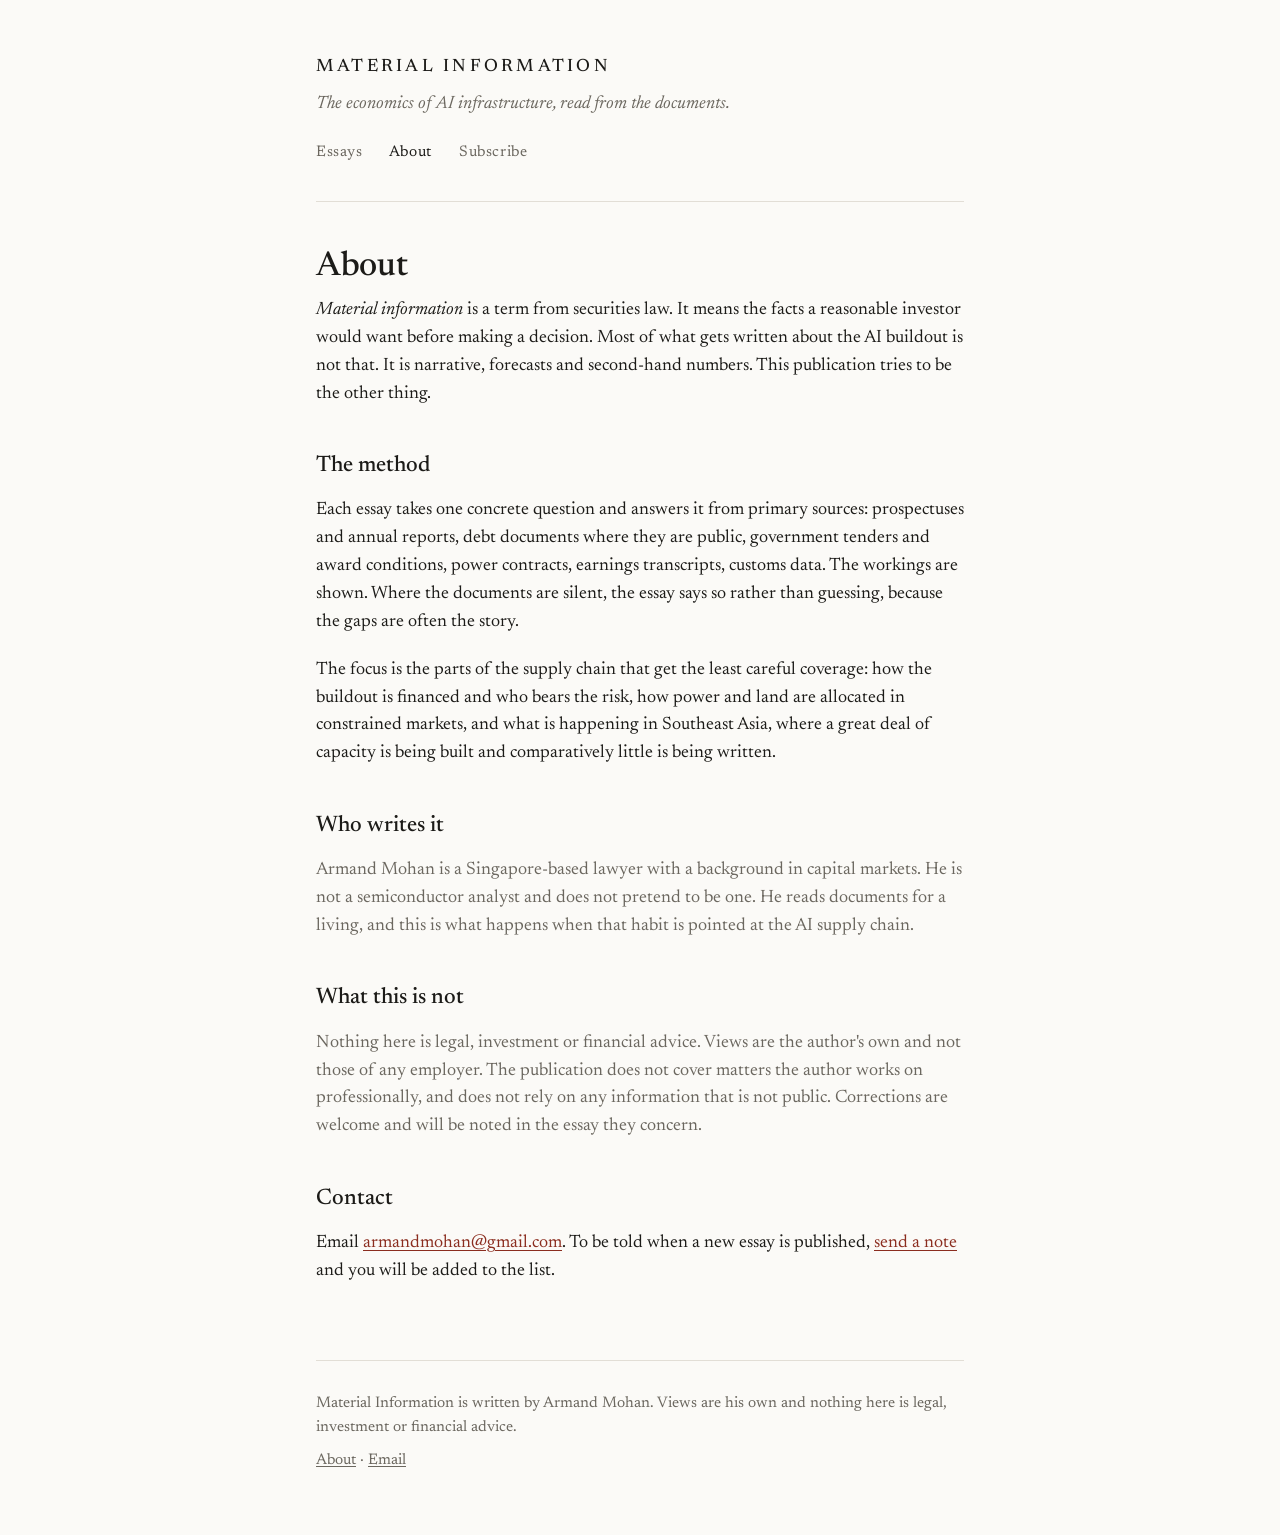
==== about.html @ b4649738 "Add files via upload" ====
<!doctype html>
<html lang="en">
<head>
<meta charset="utf-8">
<meta name="viewport" content="width=device-width, initial-scale=1">
<title>About — Material Information</title>
<meta name="description" content="Who writes Material Information, how it is researched, and what it will not cover.">
<link rel="preconnect" href="https://fonts.googleapis.com">
<link rel="preconnect" href="https://fonts.gstatic.com" crossorigin>
<link href="https://fonts.googleapis.com/css2?family=Newsreader:ital,opsz,wght@0,6..72,400;0,6..72,500;1,6..72,400&display=swap" rel="stylesheet">
<link rel="stylesheet" href="/style.css">
</head>
<body>
<div class="wrap">
<header class="mast">
  <p class="name"><a href="/">Material Information</a></p>
  <p class="tag">The economics of AI infrastructure, read from the documents.</p>
  <nav class="top">
    <a href="/">Essays</a>
    <a href="/about" aria-current="page">About</a>
    <a href="mailto:armandmohan@gmail.com?subject=Subscribe%20to%20Material%20Information">Subscribe</a>
  </nav>
</header>

<main>
  <h1>About</h1>

  <p><em>Material information</em> is a term from securities law. It means the facts a reasonable investor would want before making a decision. Most of what gets written about the AI buildout is not that. It is narrative, forecasts and second-hand numbers. This publication tries to be the other thing.</p>

  <h2>The method</h2>
  <p>Each essay takes one concrete question and answers it from primary sources: prospectuses and annual reports, debt documents where they are public, government tenders and award conditions, power contracts, earnings transcripts, customs data. The workings are shown. Where the documents are silent, the essay says so rather than guessing, because the gaps are often the story.</p>
  <p>The focus is the parts of the supply chain that get the least careful coverage: how the buildout is financed and who bears the risk, how power and land are allocated in constrained markets, and what is happening in Southeast Asia, where a great deal of capacity is being built and comparatively little is being written.</p>

  <h2>Who writes it</h2>
  <p class="about">Armand Mohan is a Singapore-based lawyer with a background in capital markets. He is not a semiconductor analyst and does not pretend to be one. He reads documents for a living, and this is what happens when that habit is pointed at the AI supply chain.</p>

  <h2>What this is not</h2>
  <p class="about">Nothing here is legal, investment or financial advice. Views are the author's own and not those of any employer. The publication does not cover matters the author works on professionally, and does not rely on any information that is not public. Corrections are welcome and will be noted in the essay they concern.</p>

  <h2>Contact</h2>
  <p>Email <a href="mailto:armandmohan@gmail.com">armandmohan@gmail.com</a>. To be told when a new essay is published, <a href="mailto:armandmohan@gmail.com?subject=Subscribe%20to%20Material%20Information">send a note</a> and you will be added to the list.</p>
</main>

<footer class="foot">
  <p>Material Information is written by Armand Mohan. Views are his own and nothing here is legal, investment or financial advice.</p>
  <p><a href="/about">About</a> &middot; <a href="mailto:armandmohan@gmail.com">Email</a></p>
</footer>
</div>
</body>
</html>
---- style.css ----
:root {
  --bg: #fbfaf7;
  --ink: #1c1b18;
  --muted: #6b675f;
  --rule: #e2ded6;
  --accent: #8b2d1f;
  --measure: 38rem;
}
@media (prefers-color-scheme: dark) {
  :root {
    --bg: #141412;
    --ink: #e8e4dc;
    --muted: #9a958b;
    --rule: #2c2b27;
    --accent: #d9735f;
  }
}
* { box-sizing: border-box; }
html { font-size: 112.5%; -webkit-text-size-adjust: 100%; }
body {
  margin: 0;
  background: var(--bg);
  color: var(--ink);
  font-family: "Newsreader", Georgia, "Times New Roman", serif;
  font-weight: 400;
  line-height: 1.55;
  font-feature-settings: "kern", "liga", "onum";
}
.wrap { max-width: var(--measure); margin: 0 auto; padding: 0 1rem; }

header.mast { padding: 3rem 0 2rem; border-bottom: 1px solid var(--rule); }
.mast .name {
  font-size: 1rem; letter-spacing: 0.18em; text-transform: uppercase;
  font-weight: 500; margin: 0;
}
.mast .name a { color: var(--ink); text-decoration: none; }
.mast .tag { margin: 0.5rem 0 0; color: var(--muted); font-style: italic; }
nav.top { margin-top: 1.25rem; font-size: 0.85rem; letter-spacing: 0.04em; }
nav.top a { color: var(--muted); text-decoration: none; margin-right: 1.25rem; }
nav.top a:hover, nav.top a[aria-current] { color: var(--ink); }

main { padding: 2.5rem 0 3rem; }
a { color: var(--accent); text-decoration-thickness: 1px; text-underline-offset: 0.15em; }
h1 { font-size: 1.9rem; line-height: 1.2; font-weight: 500; margin: 0 0 0.5rem; letter-spacing: -0.01em; }
h2 { font-size: 1.25rem; font-weight: 500; margin: 2.25rem 0 0.75rem; }
p { margin: 0 0 1.1rem; }
.lede { font-size: 1.15rem; line-height: 1.5; }
.meta { color: var(--muted); font-size: 0.85rem; letter-spacing: 0.03em; margin-bottom: 2rem; }
.meta .forthcoming { color: var(--accent); text-transform: uppercase; font-size: 0.75rem; letter-spacing: 0.12em; }
hr { border: 0; border-top: 1px solid var(--rule); margin: 2.5rem 0; }

ol.essays { list-style: none; padding: 0; margin: 0; }
ol.essays li { padding: 1.4rem 0; border-bottom: 1px solid var(--rule); }
ol.essays li:first-child { padding-top: 0.25rem; }
ol.essays li:last-child { border-bottom: 0; }
ol.essays .title { font-size: 1.25rem; line-height: 1.3; margin: 0 0 0.35rem; font-weight: 500; }
ol.essays .title a { color: var(--ink); text-decoration: none; }
ol.essays .title a:hover { color: var(--accent); }
ol.essays .dek { margin: 0 0 0.4rem; color: var(--muted); }
ol.essays .meta { margin: 0; }

.about { color: var(--muted); }
.about strong { color: var(--ink); font-weight: 500; }

article blockquote { margin: 1.5rem 0; padding-left: 1rem; border-left: 2px solid var(--rule); color: var(--muted); }
article figure { margin: 1.75rem 0; }
article figcaption { font-size: 0.85rem; color: var(--muted); margin-top: 0.5rem; }
article table { border-collapse: collapse; width: 100%; font-size: 0.9rem; margin: 1.5rem 0; }
article th, article td { text-align: left; padding: 0.5rem 0.4rem; border-bottom: 1px solid var(--rule); vertical-align: top; }
article th { font-weight: 500; color: var(--muted); }
.footnotes { font-size: 0.85rem; color: var(--muted); }
.footnotes ol { padding-left: 1.2rem; }

footer.foot {
  border-top: 1px solid var(--rule); padding: 1.75rem 0 3rem;
  color: var(--muted); font-size: 0.85rem;
}
footer.foot p { margin: 0 0 0.5rem; }
footer.foot a { color: var(--muted); }

@media (max-width: 40rem) {
  html { font-size: 106%; }
  header.mast { padding: 2rem 0 1.5rem; }
  h1 { font-size: 1.6rem; }
}
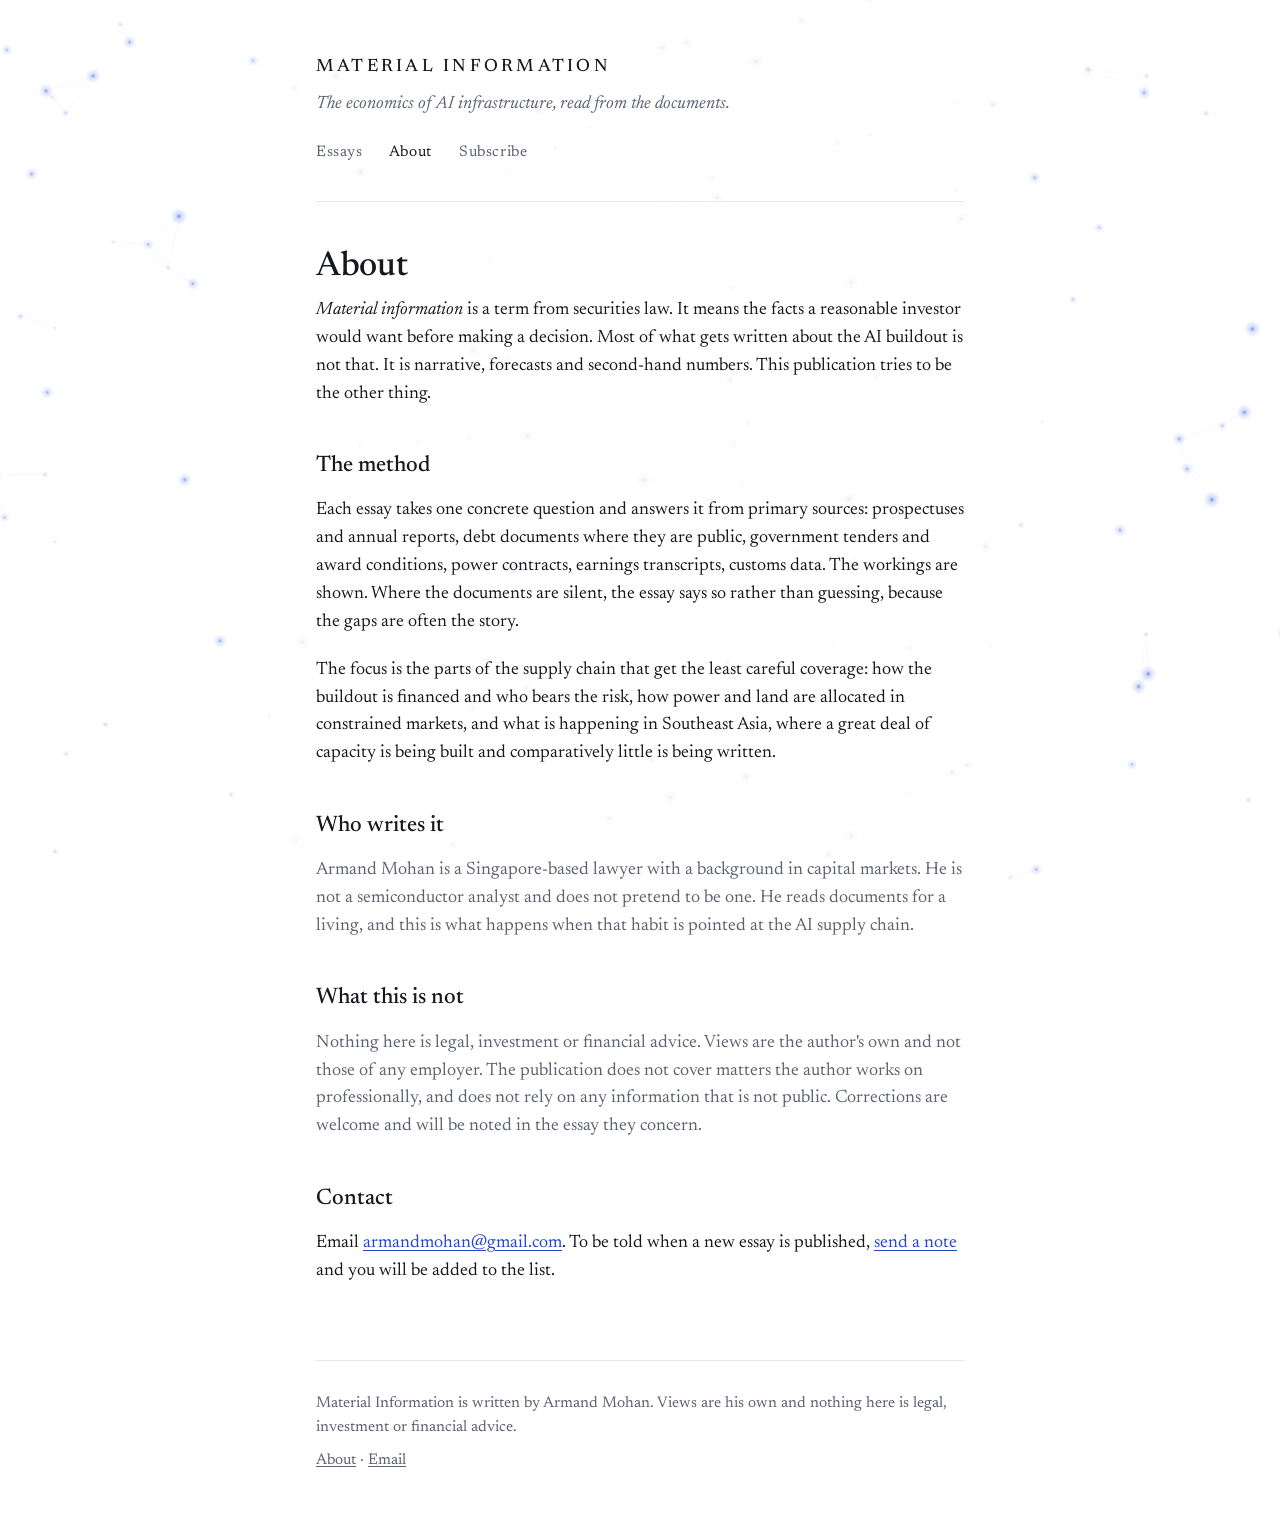
==== commit e61d953a: "White theme and electron field background" ====
--- a/about.html
+++ b/about.html
@@ -3,6 +3,7 @@
 <head>
 <meta charset="utf-8">
 <meta name="viewport" content="width=device-width, initial-scale=1">
+<meta name="color-scheme" content="light">
 <title>About — Material Information</title>
 <meta name="description" content="Who writes Material Information, how it is researched, and what it will not cover.">
 <link rel="preconnect" href="https://fonts.googleapis.com">
@@ -46,5 +47,6 @@
   <p><a href="/about">About</a> &middot; <a href="mailto:armandmohan@gmail.com">Email</a></p>
 </footer>
 </div>
+<script src="/bg.js" defer></script>
 </body>
 </html>
--- a/style.css
+++ b/style.css
@@ -1,19 +1,11 @@
 :root {
-  --bg: #fbfaf7;
-  --ink: #1c1b18;
-  --muted: #6b675f;
-  --rule: #e2ded6;
-  --accent: #8b2d1f;
+  color-scheme: light;
+  --bg: #ffffff;
+  --ink: #16181d;
+  --muted: #5d6270;
+  --rule: #e6e8ee;
+  --accent: #2446c9;
   --measure: 38rem;
-}
-@media (prefers-color-scheme: dark) {
-  :root {
-    --bg: #141412;
-    --ink: #e8e4dc;
-    --muted: #9a958b;
-    --rule: #2c2b27;
-    --accent: #d9735f;
-  }
 }
 * { box-sizing: border-box; }
 html { font-size: 112.5%; -webkit-text-size-adjust: 100%; }
@@ -26,7 +18,19 @@
   line-height: 1.55;
   font-feature-settings: "kern", "liga", "onum";
 }
-.wrap { max-width: var(--measure); margin: 0 auto; padding: 0 1rem; }
+.wrap { position: relative; z-index: 1; max-width: var(--measure); margin: 0 auto; padding: 0 1rem; }
+
+/* Electron field: fixed canvas behind the text, never intercepts clicks */
+#field {
+  position: fixed; inset: 0; width: 100%; height: 100%;
+  z-index: 0; pointer-events: none;
+}
+/* A soft white column behind the text keeps it crisp over the motion */
+.wrap::before {
+  content: ""; position: absolute; z-index: -1;
+  inset: 0 -2.5rem;
+  background: linear-gradient(90deg, rgba(255,255,255,0) 0, rgba(255,255,255,.82) 2.5rem, rgba(255,255,255,.82) calc(100% - 2.5rem), rgba(255,255,255,0) 100%);
+}
 
 header.mast { padding: 3rem 0 2rem; border-bottom: 1px solid var(--rule); }
 .mast .name {
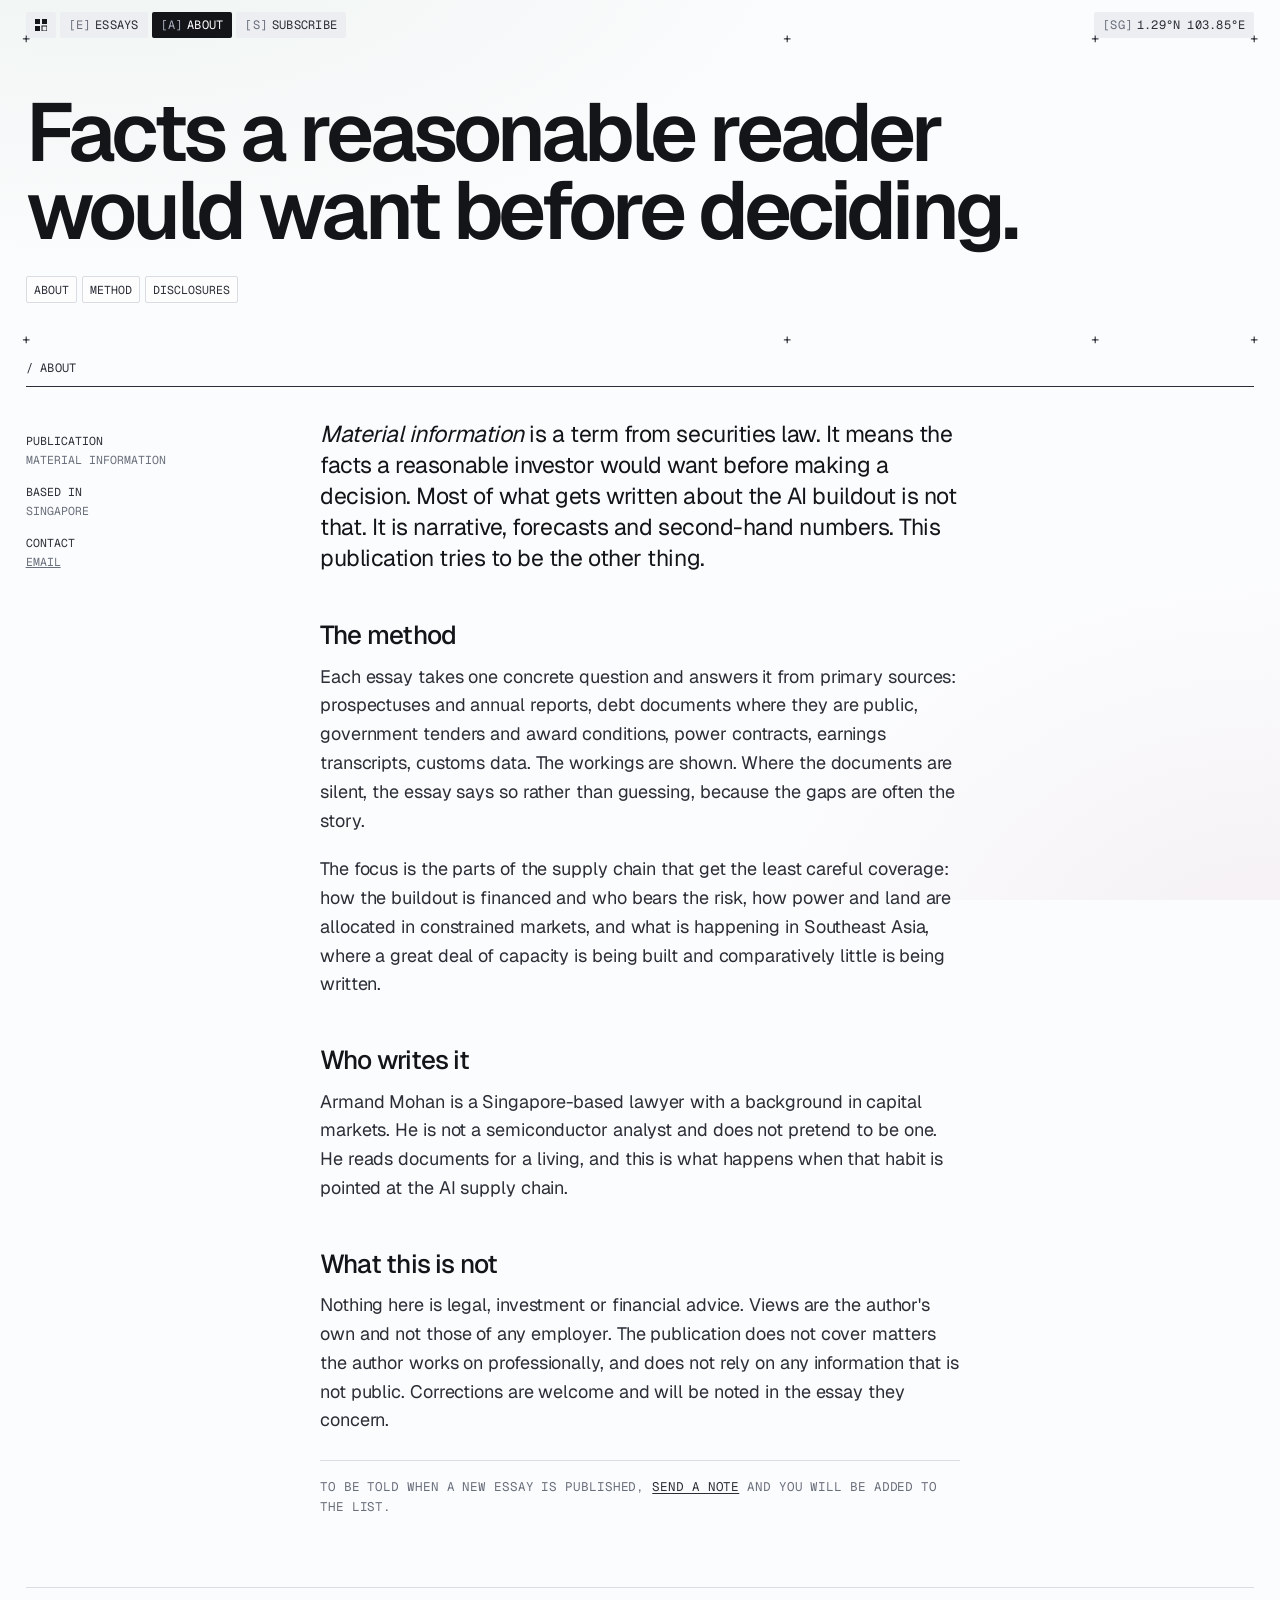
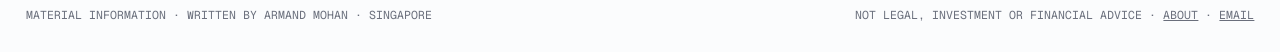
==== commit 4a65fd5e: "Redesign: grotesque and pixel type, figures, contents list" ====
--- a/about.html
+++ b/about.html
@@ -8,45 +8,50 @@
 <meta name="description" content="Who writes Material Information, how it is researched, and what it will not cover.">
 <link rel="preconnect" href="https://fonts.googleapis.com">
 <link rel="preconnect" href="https://fonts.gstatic.com" crossorigin>
-<link href="https://fonts.googleapis.com/css2?family=Newsreader:ital,opsz,wght@0,6..72,400;0,6..72,500;1,6..72,400&display=swap" rel="stylesheet">
+<link href="https://fonts.googleapis.com/css2?family=Geist:wght@400;500;600&family=Geist+Mono:wght@400;500&family=DotGothic16&display=swap" rel="stylesheet">
 <link rel="stylesheet" href="/style.css">
 </head>
 <body>
-<div class="wrap">
-<header class="mast">
-  <p class="name"><a href="/">Material Information</a></p>
-  <p class="tag">The economics of AI infrastructure, read from the documents.</p>
-  <nav class="top">
-    <a href="/">Essays</a>
-    <a href="/about" aria-current="page">About</a>
-    <a href="mailto:armandmohan@gmail.com?subject=Subscribe%20to%20Material%20Information">Subscribe</a>
+<div class="page">
+<header class="topbar">
+  <nav aria-label="Primary">
+    <a class="chip mark" href="/" aria-label="Material Information home"><svg width="12" height="12" viewBox="0 0 12 12" aria-hidden="true"><rect x="0" y="0" width="5" height="5" fill="#141519"/><rect x="7" y="0" width="5" height="5" fill="#141519"/><rect x="0" y="7" width="5" height="5" fill="#141519"/><rect x="7" y="7" width="5" height="5" fill="none" stroke="#141519"/></svg></a>
+    <a class="chip" href="/" data-key="e"><span class="k">[E]</span> Essays</a>
+    <a class="chip" href="/about" data-key="a" aria-current="page"><span class="k">[A]</span> About</a>
+    <a class="chip" href="mailto:armandmohan@gmail.com?subject=Subscribe%20to%20Material%20Information" data-key="s"><span class="k">[S]</span> Subscribe</a>
   </nav>
+  <span class="chip"><span class="k">[SG]</span> 1.29°N 103.85°E</span>
 </header>
 
+<section class="doc-head">
+  <span class="reg" style="left:0;top:0">+</span><span class="reg r-mid" style="left:62%;top:0">+</span><span class="reg r-mid" style="left:87%;top:0">+</span><span class="reg" style="left:100%;top:0">+</span>
+  <span class="reg" style="left:0;top:100%">+</span><span class="reg r-mid" style="left:62%;top:100%">+</span><span class="reg r-mid" style="left:87%;top:100%">+</span><span class="reg" style="left:100%;top:100%">+</span>
+  <h1>Facts a reasonable reader would want before deciding.</h1>
+  <div class="meta"><span class="tag">About</span><span class="tag">Method</span><span class="tag">Disclosures</span></div>
+</section>
 <main>
-  <h1>About</h1>
-
-  <p><em>Material information</em> is a term from securities law. It means the facts a reasonable investor would want before making a decision. Most of what gets written about the AI buildout is not that. It is narrative, forecasts and second-hand numbers. This publication tries to be the other thing.</p>
-
-  <h2>The method</h2>
-  <p>Each essay takes one concrete question and answers it from primary sources: prospectuses and annual reports, debt documents where they are public, government tenders and award conditions, power contracts, earnings transcripts, customs data. The workings are shown. Where the documents are silent, the essay says so rather than guessing, because the gaps are often the story.</p>
-  <p>The focus is the parts of the supply chain that get the least careful coverage: how the buildout is financed and who bears the risk, how power and land are allocated in constrained markets, and what is happening in Southeast Asia, where a great deal of capacity is being built and comparatively little is being written.</p>
-
-  <h2>Who writes it</h2>
-  <p class="about">Armand Mohan is a Singapore-based lawyer with a background in capital markets. He is not a semiconductor analyst and does not pretend to be one. He reads documents for a living, and this is what happens when that habit is pointed at the AI supply chain.</p>
-
-  <h2>What this is not</h2>
-  <p class="about">Nothing here is legal, investment or financial advice. Views are the author's own and not those of any employer. The publication does not cover matters the author works on professionally, and does not rely on any information that is not public. Corrections are welcome and will be noted in the essay they concern.</p>
-
-  <h2>Contact</h2>
-  <p>Email <a href="mailto:armandmohan@gmail.com">armandmohan@gmail.com</a>. To be told when a new essay is published, <a href="mailto:armandmohan@gmail.com?subject=Subscribe%20to%20Material%20Information">send a note</a> and you will be added to the list.</p>
+  <h2 class="label">About</h2>
+  <div class="doc">
+    <aside><dl><dt>Publication</dt><dd>Material Information</dd><dt>Based in</dt><dd>Singapore</dd><dt>Contact</dt><dd><a href="mailto:armandmohan@gmail.com">Email</a></dd></dl></aside>
+    <div class="prose">
+      <p class="lede"><em>Material information</em> is a term from securities law. It means the facts a reasonable investor would want before making a decision. Most of what gets written about the AI buildout is not that. It is narrative, forecasts and second-hand numbers. This publication tries to be the other thing.</p>
+      <h2>The method</h2>
+      <p>Each essay takes one concrete question and answers it from primary sources: prospectuses and annual reports, debt documents where they are public, government tenders and award conditions, power contracts, earnings transcripts, customs data. The workings are shown. Where the documents are silent, the essay says so rather than guessing, because the gaps are often the story.</p>
+      <p>The focus is the parts of the supply chain that get the least careful coverage: how the buildout is financed and who bears the risk, how power and land are allocated in constrained markets, and what is happening in Southeast Asia, where a great deal of capacity is being built and comparatively little is being written.</p>
+      <h2>Who writes it</h2>
+      <p>Armand Mohan is a Singapore-based lawyer with a background in capital markets. He is not a semiconductor analyst and does not pretend to be one. He reads documents for a living, and this is what happens when that habit is pointed at the AI supply chain.</p>
+      <h2>What this is not</h2>
+      <p>Nothing here is legal, investment or financial advice. Views are the author's own and not those of any employer. The publication does not cover matters the author works on professionally, and does not rely on any information that is not public. Corrections are welcome and will be noted in the essay they concern.</p>
+      <p class="note">To be told when a new essay is published, <a href="mailto:armandmohan@gmail.com?subject=Subscribe%20to%20Material%20Information">send a note</a> and you will be added to the list.</p>
+    </div>
+    <div class="spacer"></div>
+  </div>
 </main>
-
 <footer class="foot">
-  <p>Material Information is written by Armand Mohan. Views are his own and nothing here is legal, investment or financial advice.</p>
-  <p><a href="/about">About</a> &middot; <a href="mailto:armandmohan@gmail.com">Email</a></p>
+  <span>Material Information · Written by Armand Mohan · Singapore</span>
+  <span>Not legal, investment or financial advice · <a href="/about">About</a> · <a href="mailto:armandmohan@gmail.com">Email</a></span>
 </footer>
 </div>
-<script src="/bg.js" defer></script>
+<script src="/site.js" defer></script>
 </body>
 </html>
--- a/style.css
+++ b/style.css
@@ -1,89 +1,164 @@
 :root {
   color-scheme: light;
-  --bg: #ffffff;
-  --ink: #16181d;
-  --muted: #5d6270;
-  --rule: #e6e8ee;
+  --bg: #fbfcfd;
+  --ink: #141519;
+  --ink-2: #2b2e36;
+  --muted: #6a6f7c;
+  --rule: #d9dce3;
+  --chip: #eceef2;
   --accent: #2446c9;
-  --measure: 38rem;
+  --gutter: clamp(16px, 2vw, 28px);
+  --sans: "Geist", "Helvetica Neue", Arial, sans-serif;
+  --mono: "Geist Mono", ui-monospace, "SFMono-Regular", Menlo, monospace;
+  --pixel: "DotGothic16", "Geist Mono", ui-monospace, monospace;
 }
 * { box-sizing: border-box; }
-html { font-size: 112.5%; -webkit-text-size-adjust: 100%; }
+html { -webkit-text-size-adjust: 100%; }
 body {
-  margin: 0;
-  background: var(--bg);
+  margin: 0; min-height: 100vh;
   color: var(--ink);
-  font-family: "Newsreader", Georgia, "Times New Roman", serif;
-  font-weight: 400;
-  line-height: 1.55;
-  font-feature-settings: "kern", "liga", "onum";
+  background:
+    radial-gradient(1200px 600px at 8% -10%, #eef4f1 0%, rgba(238,244,241,0) 60%),
+    radial-gradient(900px 700px at 100% 110%, #f4eff4 0%, rgba(244,239,244,0) 60%),
+    var(--bg);
+  background-attachment: fixed;
+  font-family: var(--sans);
+  font-size: 17px; line-height: 1.55;
+  -webkit-font-smoothing: antialiased;
 }
-.wrap { position: relative; z-index: 1; max-width: var(--measure); margin: 0 auto; padding: 0 1rem; }
+a { color: inherit; }
+::selection { background: #dfe6ff; }
+:focus-visible { outline: 2px solid var(--accent); outline-offset: 2px; }
 
-/* Electron field: fixed canvas behind the text, never intercepts clicks */
-#field {
-  position: fixed; inset: 0; width: 100%; height: 100%;
-  z-index: 0; pointer-events: none;
+.page { position: relative; z-index: 1; padding: 12px var(--gutter) 0; }
+
+/* ---------- mono chips, labels ---------- */
+.mono, .chip, .label, .bar { font-family: var(--mono); text-transform: uppercase; letter-spacing: 0.02em; }
+.chip {
+  display: inline-flex; align-items: center; gap: 0.4em;
+  font-size: 12px; line-height: 1; padding: 7px 9px;
+  background: var(--chip); color: var(--ink-2); text-decoration: none;
+  border-radius: 2px; white-space: nowrap;
 }
-/* A soft white column behind the text keeps it crisp over the motion */
-.wrap::before {
-  content: ""; position: absolute; z-index: -1;
-  inset: 0 -2.5rem;
-  background: linear-gradient(90deg, rgba(255,255,255,0) 0, rgba(255,255,255,.82) 2.5rem, rgba(255,255,255,.82) calc(100% - 2.5rem), rgba(255,255,255,0) 100%);
+a.chip:hover { background: var(--ink); color: #fff; }
+.chip .k { color: var(--muted); }
+a.chip:hover .k { color: #aab0c0; }
+.chip[aria-current="page"] { background: var(--ink); color: #fff; }
+.chip[aria-current="page"] .k { color: #aab0c0; }
+.tag { font-family: var(--mono); text-transform: uppercase; font-size: 11.5px; padding: 4px 7px; border: 1px solid var(--rule); background: rgba(255,255,255,.6); color: var(--ink-2); border-radius: 2px; }
+
+/* ---------- top bar ---------- */
+.topbar { display: flex; justify-content: space-between; align-items: center; gap: 8px; flex-wrap: wrap; }
+.topbar nav { display: flex; gap: 4px; flex-wrap: wrap; }
+.mark { width: 30px; justify-content: center; padding: 7px 0; }
+.mark svg { display: block; }
+
+/* ---------- hero with registration marks ---------- */
+.hero { position: relative; padding: 56px 0 44px; margin-top: 12px; }
+.reg { position: absolute; font-family: var(--mono); font-size: 14px; line-height: 1; color: var(--ink-2); transform: translate(-50%, -50%); user-select: none; }
+.hero h1 {
+  margin: 0; font-weight: 600; font-size: clamp(56px, 11.2vw, 172px);
+  line-height: 0.88; letter-spacing: -0.058em; text-wrap: balance;
+}
+.hero h1 .px {
+  font-family: var(--pixel); font-weight: 400; letter-spacing: -0.015em;
+  font-size: 0.74em; display: inline-block; margin-left: -0.04em; transform: translateY(-0.04em);
+}
+.hero .thesis {
+  margin: 0.55em 0 0; max-width: 21em;
+  font-size: clamp(24px, 3.1vw, 46px); line-height: 1.02; letter-spacing: -0.04em; font-weight: 500;
+  text-wrap: balance;
+}
+.hero .lede { margin: 1.6em 0 0; max-width: 40em; font-size: 16px; color: var(--ink-2); }
+.coords { position: absolute; right: 0; top: 38px; display: flex; gap: 6px; }
+.badge {
+  width: 52px; height: 52px; border: 1.5px solid var(--ink); border-radius: 50%;
+  display: grid; place-items: center; font-family: var(--mono); font-size: 12px; background: rgba(255,255,255,.5);
 }
 
-header.mast { padding: 3rem 0 2rem; border-bottom: 1px solid var(--rule); }
-.mast .name {
-  font-size: 1rem; letter-spacing: 0.18em; text-transform: uppercase;
-  font-weight: 500; margin: 0;
+/* ---------- section label ---------- */
+.label { font-size: 12px; color: var(--ink-2); padding: 20px 0 8px; border-bottom: 1px solid var(--ink-2); margin: 0; font-weight: 400; }
+.label::before { content: "/ "; }
+
+/* ---------- latest essay (feature) ---------- */
+.byline { margin: 1.1em 0 0; font-family: var(--mono); font-size: 12.5px; text-transform: uppercase; letter-spacing: 0.04em; color: var(--muted); }
+.num { margin: 0 0 10px; font-family: var(--pixel); font-size: 28px; line-height: 1; color: var(--ink); }
+.feature { display: grid; grid-template-columns: minmax(0, 420px) minmax(0, 1fr); gap: 36px; padding: 28px 0 36px; }
+.fig { border: 1.5px solid var(--ink-2); background: rgba(255,255,255,.7); aspect-ratio: 1 / 0.85; display: flex; flex-direction: column; max-width: 100%; }
+.fig .fig-bar { display: flex; justify-content: space-between; align-items: center; padding: 5px 7px; border-bottom: 1.5px solid var(--ink-2); font-family: var(--mono); font-size: 10px; color: var(--ink-2); }
+.fig .fig-bar .ico { width: 11px; height: 9px; border: 1px solid var(--ink-2); }
+.fig canvas { flex: 1; width: 100%; min-height: 0; display: block;
+  background-image: radial-gradient(circle, #c9ccd4 1px, transparent 1.2px); background-size: 22px 22px; background-position: 11px 11px; }
+.feature .body { display: flex; flex-direction: column; min-width: 0; max-width: 36rem; }
+.feature h3 { margin: 0; font-size: clamp(30px, 3.6vw, 54px); line-height: 1; letter-spacing: -0.045em; font-weight: 500; text-wrap: balance; }
+.feature h3 a { text-decoration: none; }
+.feature h3 a:hover { text-decoration: underline; text-decoration-thickness: 2px; text-underline-offset: 0.1em; }
+.arrow { display: inline-block; font-weight: 400; }
+.feature .dek { margin: auto 0 16px; padding-top: 24px; font-size: 19px; line-height: 1.35; letter-spacing: -0.012em; color: var(--ink-2); }
+.tags { display: flex; gap: 5px; flex-wrap: wrap; }
+.status { font-family: var(--mono); font-size: 11.5px; text-transform: uppercase; color: var(--accent); margin: 12px 0 0; }
+
+/* ---------- contents (roman-numeral series list) ---------- */
+.toc { list-style: none; margin: 0 0 24px; padding: 0; }
+.toc li { display: grid; grid-template-columns: 72px minmax(0, 1fr) auto; gap: 16px; align-items: baseline; padding: 18px 0; border-bottom: 1px solid var(--rule); }
+.toc .n { font-family: var(--pixel); font-size: 22px; line-height: 1; }
+.toc .t { font-size: clamp(20px, 2vw, 26px); letter-spacing: -0.03em; line-height: 1.15; font-weight: 500; }
+.toc .t a { text-decoration: none; }
+.toc .t a:hover { text-decoration: underline; text-underline-offset: 0.12em; }
+.toc small { display: block; max-width: 44rem; margin-top: 6px; font-size: 15px; letter-spacing: -0.005em; line-height: 1.4; font-weight: 400; color: var(--muted); }
+.toc small a { text-decoration: underline; }
+.toc .s { font-family: var(--mono); font-size: 11.5px; text-transform: uppercase; color: var(--muted); white-space: nowrap; }
+.toc .pending .n, .toc .pending .t { color: var(--muted); }
+
+/* ---------- statistics ticker ---------- */
+.bar { border-top: 1px solid var(--ink-2); margin-top: 8px; overflow: hidden; font-size: 12px; color: var(--ink-2); }
+.bar .track { display: flex; width: max-content; animation: tick 60s linear infinite; }
+.bar:hover .track { animation-play-state: paused; }
+.stat { display: flex; align-items: center; gap: 8px; padding: 10px 16px 10px 0; margin-right: 16px; border-right: 1px solid var(--rule); white-space: nowrap; }
+.stat b { font-weight: 400; border: 1px solid var(--rule); background: rgba(255,255,255,.7); padding: 3px 6px; color: var(--ink); }
+@keyframes tick { to { transform: translateX(-50%); } }
+
+/* ---------- footer ---------- */
+.foot { display: flex; justify-content: space-between; gap: 16px; flex-wrap: wrap; padding: 18px 0 28px; border-top: 1px solid var(--rule); margin-top: 0; font-family: var(--mono); font-size: 11.5px; text-transform: uppercase; color: var(--muted); }
+.foot a { color: var(--muted); }
+
+/* ---------- reading pages (essay, about) ---------- */
+.doc-head { position: relative; padding: 56px 0 36px; }
+.doc-head .num { font-size: 36px; margin-bottom: 18px; }
+.doc-head h1 { margin: 0; max-width: 15em; font-size: clamp(40px, 6.4vw, 96px); line-height: 0.95; letter-spacing: -0.05em; font-weight: 600; text-wrap: balance; }
+.doc-head .meta { display: flex; gap: 5px; flex-wrap: wrap; margin-top: 26px; }
+.doc { display: grid; grid-template-columns: minmax(180px, 1fr) minmax(0, 40rem) minmax(0, 1fr); gap: 32px; padding: 32px 0 56px; }
+.doc aside { font-family: var(--mono); font-size: 11.5px; text-transform: uppercase; color: var(--muted); line-height: 1.7; }
+.doc aside dt { color: var(--ink-2); }
+.doc aside dd { margin: 0 0 12px; }
+.prose { font-size: 18px; line-height: 1.6; color: var(--ink-2); letter-spacing: -0.005em; }
+.prose p { margin: 0 0 1.1em; }
+.prose .lede { font-size: 23px; line-height: 1.35; letter-spacing: -0.02em; color: var(--ink); }
+.prose h2 { font-size: 26px; letter-spacing: -0.03em; line-height: 1.1; font-weight: 500; color: var(--ink); margin: 1.8em 0 0.5em; }
+.prose a { color: var(--accent); text-underline-offset: 0.15em; text-decoration-thickness: 1px; }
+.prose .note { font-family: var(--mono); font-size: 12.5px; text-transform: uppercase; line-height: 1.6; color: var(--muted); border-top: 1px solid var(--rule); padding-top: 16px; margin-top: 2em; }
+.prose .note a { color: var(--ink-2); }
+.prose table { border-collapse: collapse; width: 100%; font-size: 15px; }
+.prose th, .prose td { text-align: left; padding: 8px 6px; border-bottom: 1px solid var(--rule); font-variant-numeric: tabular-nums; }
+
+@media (max-width: 1100px) {
+  .feature { grid-template-columns: minmax(0, 320px) minmax(0, 1fr); gap: 24px; }
+  .doc { grid-template-columns: minmax(0, 1fr); }
+  .doc aside { display: flex; gap: 20px; flex-wrap: wrap; }
+  .doc aside dd { margin-bottom: 0; }
+  .doc .spacer { display: none; }
 }
-.mast .name a { color: var(--ink); text-decoration: none; }
-.mast .tag { margin: 0.5rem 0 0; color: var(--muted); font-style: italic; }
-nav.top { margin-top: 1.25rem; font-size: 0.85rem; letter-spacing: 0.04em; }
-nav.top a { color: var(--muted); text-decoration: none; margin-right: 1.25rem; }
-nav.top a:hover, nav.top a[aria-current] { color: var(--ink); }
-
-main { padding: 2.5rem 0 3rem; }
-a { color: var(--accent); text-decoration-thickness: 1px; text-underline-offset: 0.15em; }
-h1 { font-size: 1.9rem; line-height: 1.2; font-weight: 500; margin: 0 0 0.5rem; letter-spacing: -0.01em; }
-h2 { font-size: 1.25rem; font-weight: 500; margin: 2.25rem 0 0.75rem; }
-p { margin: 0 0 1.1rem; }
-.lede { font-size: 1.15rem; line-height: 1.5; }
-.meta { color: var(--muted); font-size: 0.85rem; letter-spacing: 0.03em; margin-bottom: 2rem; }
-.meta .forthcoming { color: var(--accent); text-transform: uppercase; font-size: 0.75rem; letter-spacing: 0.12em; }
-hr { border: 0; border-top: 1px solid var(--rule); margin: 2.5rem 0; }
-
-ol.essays { list-style: none; padding: 0; margin: 0; }
-ol.essays li { padding: 1.4rem 0; border-bottom: 1px solid var(--rule); }
-ol.essays li:first-child { padding-top: 0.25rem; }
-ol.essays li:last-child { border-bottom: 0; }
-ol.essays .title { font-size: 1.25rem; line-height: 1.3; margin: 0 0 0.35rem; font-weight: 500; }
-ol.essays .title a { color: var(--ink); text-decoration: none; }
-ol.essays .title a:hover { color: var(--accent); }
-ol.essays .dek { margin: 0 0 0.4rem; color: var(--muted); }
-ol.essays .meta { margin: 0; }
-
-.about { color: var(--muted); }
-.about strong { color: var(--ink); font-weight: 500; }
-
-article blockquote { margin: 1.5rem 0; padding-left: 1rem; border-left: 2px solid var(--rule); color: var(--muted); }
-article figure { margin: 1.75rem 0; }
-article figcaption { font-size: 0.85rem; color: var(--muted); margin-top: 0.5rem; }
-article table { border-collapse: collapse; width: 100%; font-size: 0.9rem; margin: 1.5rem 0; }
-article th, article td { text-align: left; padding: 0.5rem 0.4rem; border-bottom: 1px solid var(--rule); vertical-align: top; }
-article th { font-weight: 500; color: var(--muted); }
-.footnotes { font-size: 0.85rem; color: var(--muted); }
-.footnotes ol { padding-left: 1.2rem; }
-
-footer.foot {
-  border-top: 1px solid var(--rule); padding: 1.75rem 0 3rem;
-  color: var(--muted); font-size: 0.85rem;
+@media (max-width: 640px) {
+  body { font-size: 16px; }
+  .hero { padding: 40px 0 32px; }
+  .coords { display: none; }
+  .feature { grid-template-columns: 1fr; }
+  .toc li { grid-template-columns: 44px minmax(0, 1fr); }
+  .toc .s { grid-column: 2; }
+  .reg.r-mid { display: none; }
+  .prose { font-size: 17px; }
+  .prose .lede { font-size: 20px; }
 }
-footer.foot p { margin: 0 0 0.5rem; }
-footer.foot a { color: var(--muted); }
-
-@media (max-width: 40rem) {
-  html { font-size: 106%; }
-  header.mast { padding: 2rem 0 1.5rem; }
-  h1 { font-size: 1.6rem; }
+@media (prefers-reduced-motion: reduce) {
+  .bar .track { animation: none; }
 }
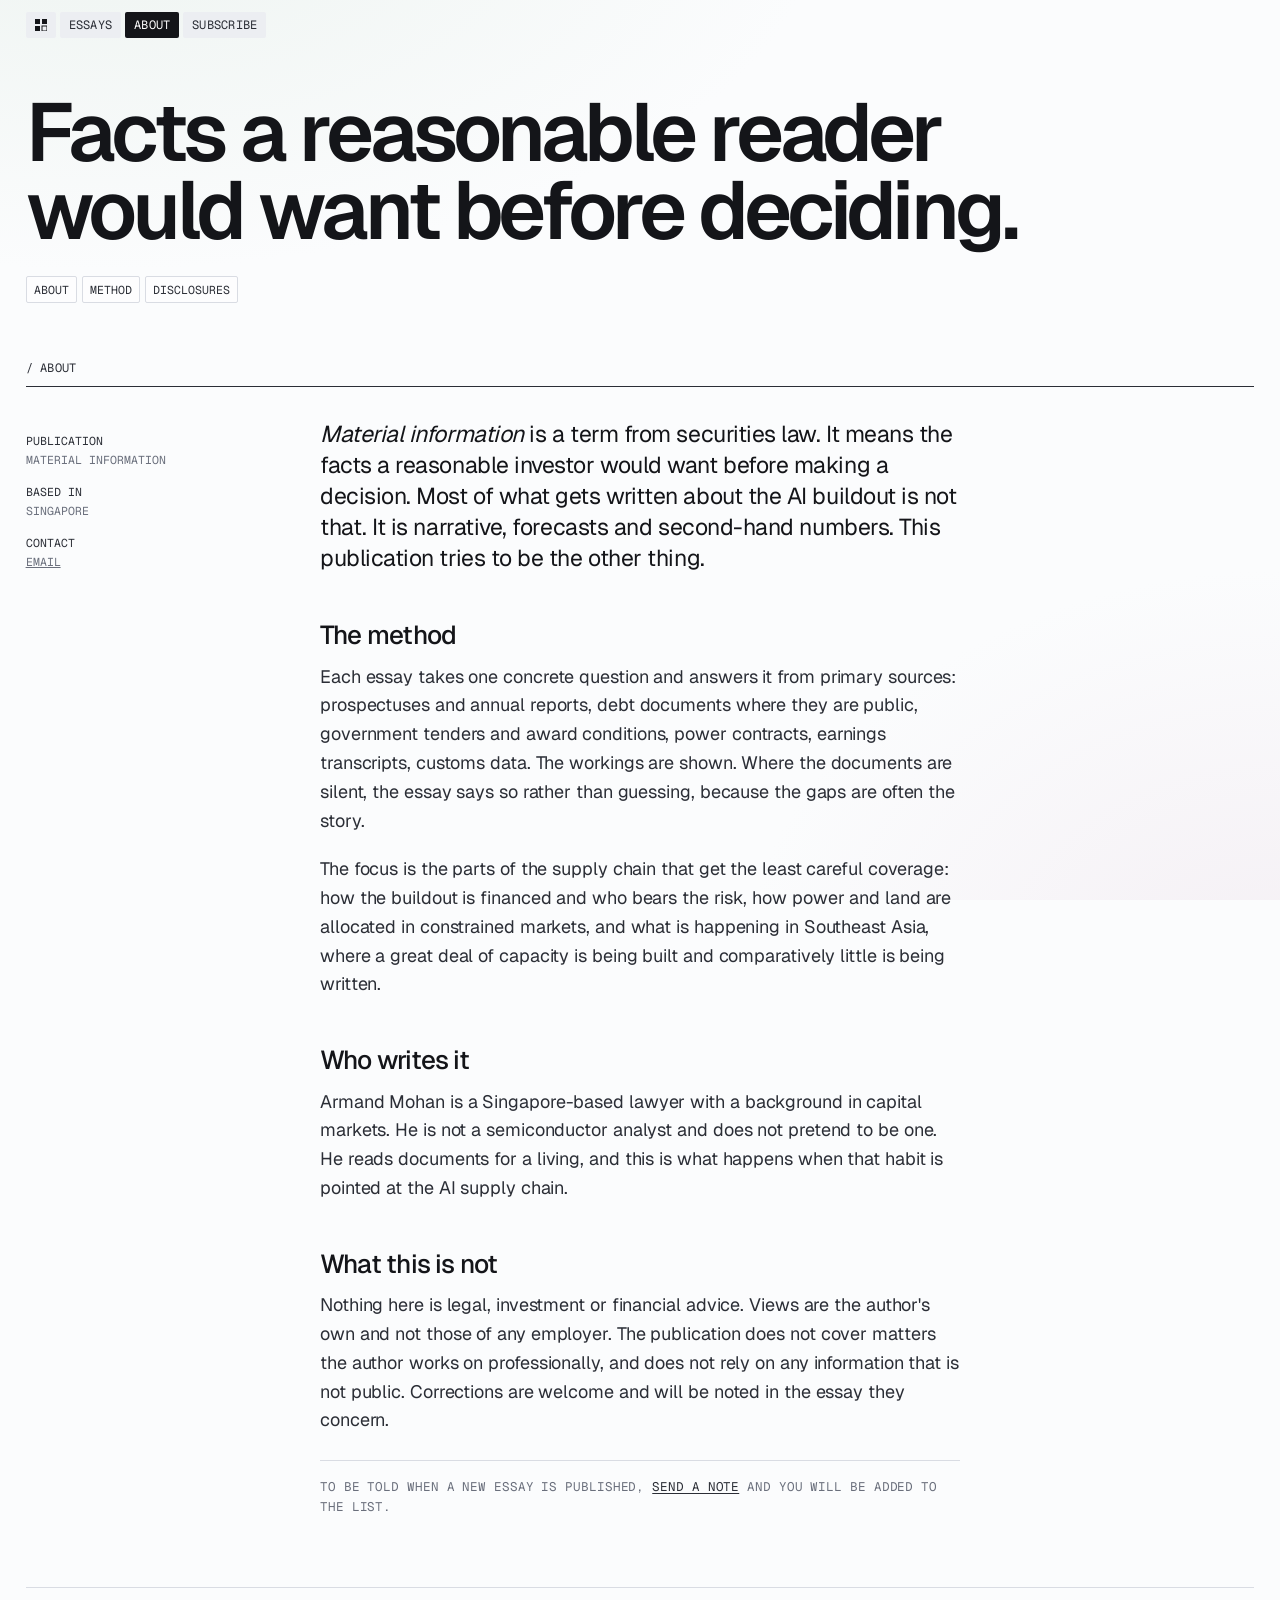
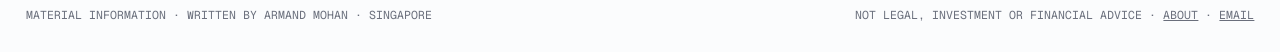
==== commit f20c03bf: "Remove decorative extras" ====
--- a/about.html
+++ b/about.html
@@ -16,16 +16,13 @@
 <header class="topbar">
   <nav aria-label="Primary">
     <a class="chip mark" href="/" aria-label="Material Information home"><svg width="12" height="12" viewBox="0 0 12 12" aria-hidden="true"><rect x="0" y="0" width="5" height="5" fill="#141519"/><rect x="7" y="0" width="5" height="5" fill="#141519"/><rect x="0" y="7" width="5" height="5" fill="#141519"/><rect x="7" y="7" width="5" height="5" fill="none" stroke="#141519"/></svg></a>
-    <a class="chip" href="/" data-key="e"><span class="k">[E]</span> Essays</a>
-    <a class="chip" href="/about" data-key="a" aria-current="page"><span class="k">[A]</span> About</a>
-    <a class="chip" href="mailto:armandmohan@gmail.com?subject=Subscribe%20to%20Material%20Information" data-key="s"><span class="k">[S]</span> Subscribe</a>
+    <a class="chip" href="/">Essays</a>
+    <a class="chip" href="/about" aria-current="page">About</a>
+    <a class="chip" href="mailto:armandmohan@gmail.com?subject=Subscribe%20to%20Material%20Information">Subscribe</a>
   </nav>
-  <span class="chip"><span class="k">[SG]</span> 1.29°N 103.85°E</span>
 </header>
 
 <section class="doc-head">
-  <span class="reg" style="left:0;top:0">+</span><span class="reg r-mid" style="left:62%;top:0">+</span><span class="reg r-mid" style="left:87%;top:0">+</span><span class="reg" style="left:100%;top:0">+</span>
-  <span class="reg" style="left:0;top:100%">+</span><span class="reg r-mid" style="left:62%;top:100%">+</span><span class="reg r-mid" style="left:87%;top:100%">+</span><span class="reg" style="left:100%;top:100%">+</span>
   <h1>Facts a reasonable reader would want before deciding.</h1>
   <div class="meta"><span class="tag">About</span><span class="tag">Method</span><span class="tag">Disclosures</span></div>
 </section>
@@ -52,6 +49,5 @@
   <span>Not legal, investment or financial advice · <a href="/about">About</a> · <a href="mailto:armandmohan@gmail.com">Email</a></span>
 </footer>
 </div>
-<script src="/site.js" defer></script>
 </body>
 </html>
--- a/style.css
+++ b/style.css
@@ -99,7 +99,7 @@
 .status { font-family: var(--mono); font-size: 11.5px; text-transform: uppercase; color: var(--accent); margin: 12px 0 0; }
 
 /* ---------- contents (roman-numeral series list) ---------- */
-.toc { list-style: none; margin: 0 0 24px; padding: 0; }
+.toc { list-style: none; margin: 0 0 56px; padding: 0; }
 .toc li { display: grid; grid-template-columns: 72px minmax(0, 1fr) auto; gap: 16px; align-items: baseline; padding: 18px 0; border-bottom: 1px solid var(--rule); }
 .toc .n { font-family: var(--pixel); font-size: 22px; line-height: 1; }
 .toc .t { font-size: clamp(20px, 2vw, 26px); letter-spacing: -0.03em; line-height: 1.15; font-weight: 500; }
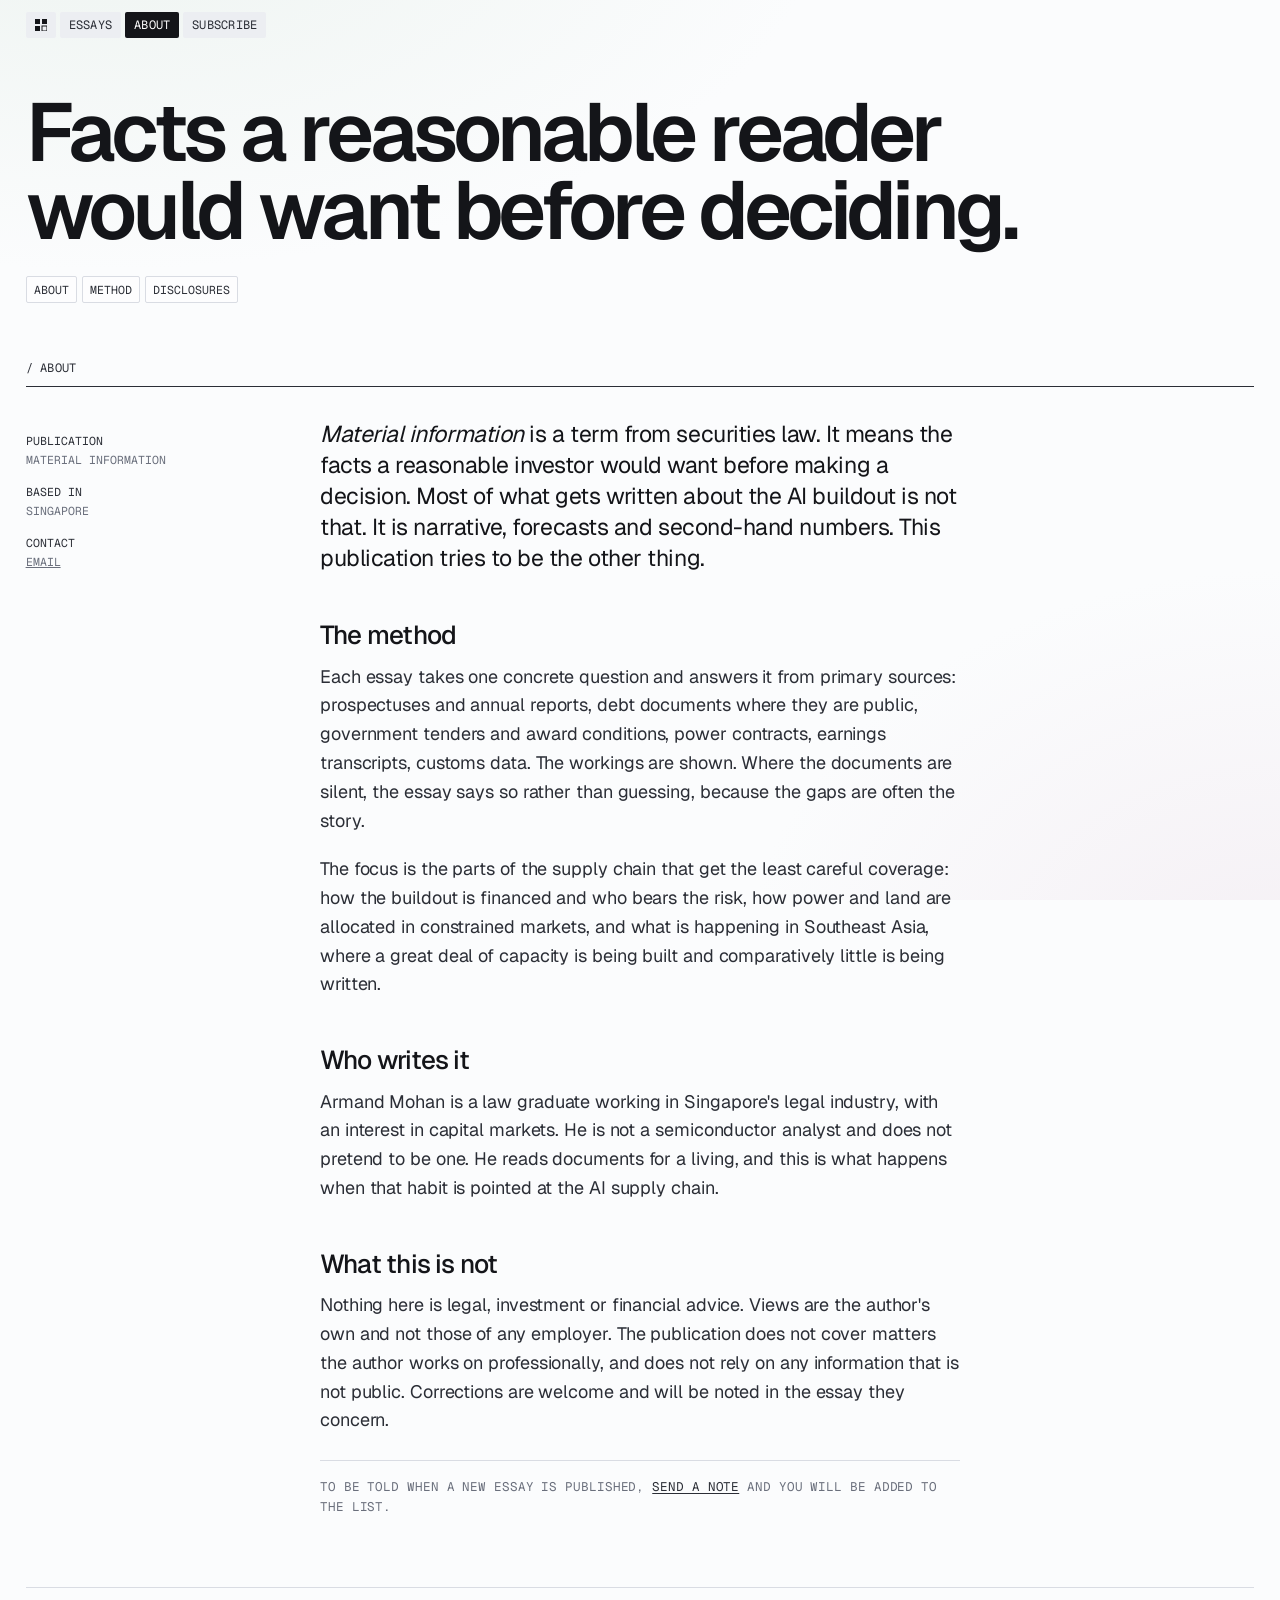
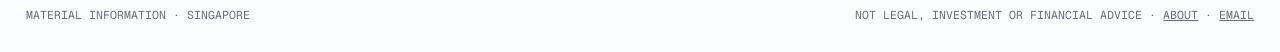
==== commit 77a03a6a: "Footer and about bio wording" ====
--- a/about.html
+++ b/about.html
@@ -5,6 +5,9 @@
 <meta name="viewport" content="width=device-width, initial-scale=1">
 <meta name="color-scheme" content="light">
 <title>About — Material Information</title>
+<link rel="icon" href="/favicon.svg" type="image/svg+xml">
+<link rel="icon" href="/favicon-32.png" sizes="32x32" type="image/png">
+<link rel="apple-touch-icon" href="/apple-touch-icon.png">
 <meta name="description" content="Who writes Material Information, how it is researched, and what it will not cover.">
 <link rel="preconnect" href="https://fonts.googleapis.com">
 <link rel="preconnect" href="https://fonts.gstatic.com" crossorigin>
@@ -36,7 +39,7 @@
       <p>Each essay takes one concrete question and answers it from primary sources: prospectuses and annual reports, debt documents where they are public, government tenders and award conditions, power contracts, earnings transcripts, customs data. The workings are shown. Where the documents are silent, the essay says so rather than guessing, because the gaps are often the story.</p>
       <p>The focus is the parts of the supply chain that get the least careful coverage: how the buildout is financed and who bears the risk, how power and land are allocated in constrained markets, and what is happening in Southeast Asia, where a great deal of capacity is being built and comparatively little is being written.</p>
       <h2>Who writes it</h2>
-      <p>Armand Mohan is a Singapore-based lawyer with a background in capital markets. He is not a semiconductor analyst and does not pretend to be one. He reads documents for a living, and this is what happens when that habit is pointed at the AI supply chain.</p>
+      <p>Armand Mohan is a law graduate working in Singapore's legal industry, with an interest in capital markets. He is not a semiconductor analyst and does not pretend to be one. He reads documents for a living, and this is what happens when that habit is pointed at the AI supply chain.</p>
       <h2>What this is not</h2>
       <p>Nothing here is legal, investment or financial advice. Views are the author's own and not those of any employer. The publication does not cover matters the author works on professionally, and does not rely on any information that is not public. Corrections are welcome and will be noted in the essay they concern.</p>
       <p class="note">To be told when a new essay is published, <a href="mailto:armandmohan@gmail.com?subject=Subscribe%20to%20Material%20Information">send a note</a> and you will be added to the list.</p>
@@ -45,7 +48,7 @@
   </div>
 </main>
 <footer class="foot">
-  <span>Material Information · Written by Armand Mohan · Singapore</span>
+  <span>Material Information · Singapore</span>
   <span>Not legal, investment or financial advice · <a href="/about">About</a> · <a href="mailto:armandmohan@gmail.com">Email</a></span>
 </footer>
 </div>
--- a/style.css
+++ b/style.css
@@ -55,6 +55,12 @@
 
 /* ---------- hero with registration marks ---------- */
 .hero { position: relative; padding: 56px 0 44px; margin-top: 12px; }
+.fig { margin: 0; border: 1.5px solid var(--ink-2); background: rgba(255,255,255,.7); display: flex; flex-direction: column; max-width: 100%; }
+.fig .fig-bar { display: flex; justify-content: space-between; align-items: center; padding: 5px 7px; border-bottom: 1.5px solid var(--ink-2); font-family: var(--mono); font-size: 10px; text-transform: uppercase; color: var(--ink-2); }
+.fig .fig-bar .ico { width: 11px; height: 9px; border: 1px solid var(--ink-2); }
+.fig .fig-bar span:last-child { width: 11px; }
+.fig .fig-media { display: block; width: 100%; height: auto; aspect-ratio: 3 / 2; object-fit: contain; background: #f6f6f4; }
+.fig > a { display: block; }
 .reg { position: absolute; font-family: var(--mono); font-size: 14px; line-height: 1; color: var(--ink-2); transform: translate(-50%, -50%); user-select: none; }
 .hero h1 {
   margin: 0; font-weight: 600; font-size: clamp(56px, 11.2vw, 172px);
@@ -64,6 +70,8 @@
   font-family: var(--pixel); font-weight: 400; letter-spacing: -0.015em;
   font-size: 0.74em; display: inline-block; margin-left: -0.04em; transform: translateY(-0.04em);
 }
+.hero h1 .px .ch { display: inline-block; transition: color 0.25s ease; }
+.hero h1 .px .ch.live { color: #c9ccd4; }
 .hero .thesis {
   margin: 0.55em 0 0; max-width: 21em;
   font-size: clamp(24px, 3.1vw, 46px); line-height: 1.02; letter-spacing: -0.04em; font-weight: 500;
@@ -83,18 +91,13 @@
 /* ---------- latest essay (feature) ---------- */
 .byline { margin: 1.1em 0 0; font-family: var(--mono); font-size: 12.5px; text-transform: uppercase; letter-spacing: 0.04em; color: var(--muted); }
 .num { margin: 0 0 10px; font-family: var(--pixel); font-size: 28px; line-height: 1; color: var(--ink); }
-.feature { display: grid; grid-template-columns: minmax(0, 420px) minmax(0, 1fr); gap: 36px; padding: 28px 0 36px; }
-.fig { border: 1.5px solid var(--ink-2); background: rgba(255,255,255,.7); aspect-ratio: 1 / 0.85; display: flex; flex-direction: column; max-width: 100%; }
-.fig .fig-bar { display: flex; justify-content: space-between; align-items: center; padding: 5px 7px; border-bottom: 1.5px solid var(--ink-2); font-family: var(--mono); font-size: 10px; color: var(--ink-2); }
-.fig .fig-bar .ico { width: 11px; height: 9px; border: 1px solid var(--ink-2); }
-.fig canvas { flex: 1; width: 100%; min-height: 0; display: block;
-  background-image: radial-gradient(circle, #c9ccd4 1px, transparent 1.2px); background-size: 22px 22px; background-position: 11px 11px; }
+.feature { display: grid; grid-template-columns: minmax(0, 520px) minmax(0, 1fr); gap: 40px; padding: 28px 0 56px; align-items: start; }
 .feature .body { display: flex; flex-direction: column; min-width: 0; max-width: 36rem; }
 .feature h3 { margin: 0; font-size: clamp(30px, 3.6vw, 54px); line-height: 1; letter-spacing: -0.045em; font-weight: 500; text-wrap: balance; }
 .feature h3 a { text-decoration: none; }
 .feature h3 a:hover { text-decoration: underline; text-decoration-thickness: 2px; text-underline-offset: 0.1em; }
 .arrow { display: inline-block; font-weight: 400; }
-.feature .dek { margin: auto 0 16px; padding-top: 24px; font-size: 19px; line-height: 1.35; letter-spacing: -0.012em; color: var(--ink-2); }
+.feature .dek { margin: 0 0 16px; padding-top: 20px; font-size: 19px; line-height: 1.35; letter-spacing: -0.012em; color: var(--ink-2); }
 .tags { display: flex; gap: 5px; flex-wrap: wrap; }
 .status { font-family: var(--mono); font-size: 11.5px; text-transform: uppercase; color: var(--accent); margin: 12px 0 0; }
 
@@ -162,3 +165,26 @@
 @media (prefers-reduced-motion: reduce) {
   .bar .track { animation: none; }
 }
+
+/* ---------- phones: let the title own the first screen ---------- */
+@media (max-width: 640px) {
+  .chip { font-size: 11px; padding: 6px 8px; }
+  .hero { padding: 44px 0 36px; }
+  .hero h1 { font-size: 22.5vw; line-height: 0.9; }
+  .hero .thesis { font-size: 22px; line-height: 1.12; margin-top: 0.9em; max-width: 16em; }
+  .byline { font-size: 11px; margin-top: 12px; }
+  .hero .lede { font-size: 15px; line-height: 1.5; margin-top: 28px; color: var(--muted); }
+}
+
+/* ---------- optical left alignment: pull large type in so its ink lines up with the body text ---------- */
+.hero h1 { margin-left: -0.08em; }
+.hero h1 .px { margin-left: -0.09em; }
+.hero .thesis { margin-left: -0.07em; }
+@media (max-width: 640px) { .hero h1 { margin-left: -0.06em; } .hero .thesis { margin-left: 0; } }
+/* thesis: shorter line on phones */
+.hero .thesis .t-short { display: none; }
+@media (max-width: 640px) {
+  .hero .thesis .t-full { display: none; }
+  .hero .thesis .t-short { display: inline; white-space: nowrap; }
+}
+@media (max-width: 640px) { .hero .thesis { font-size: min(24px, calc((100vw - 34px) * 0.057)); } }
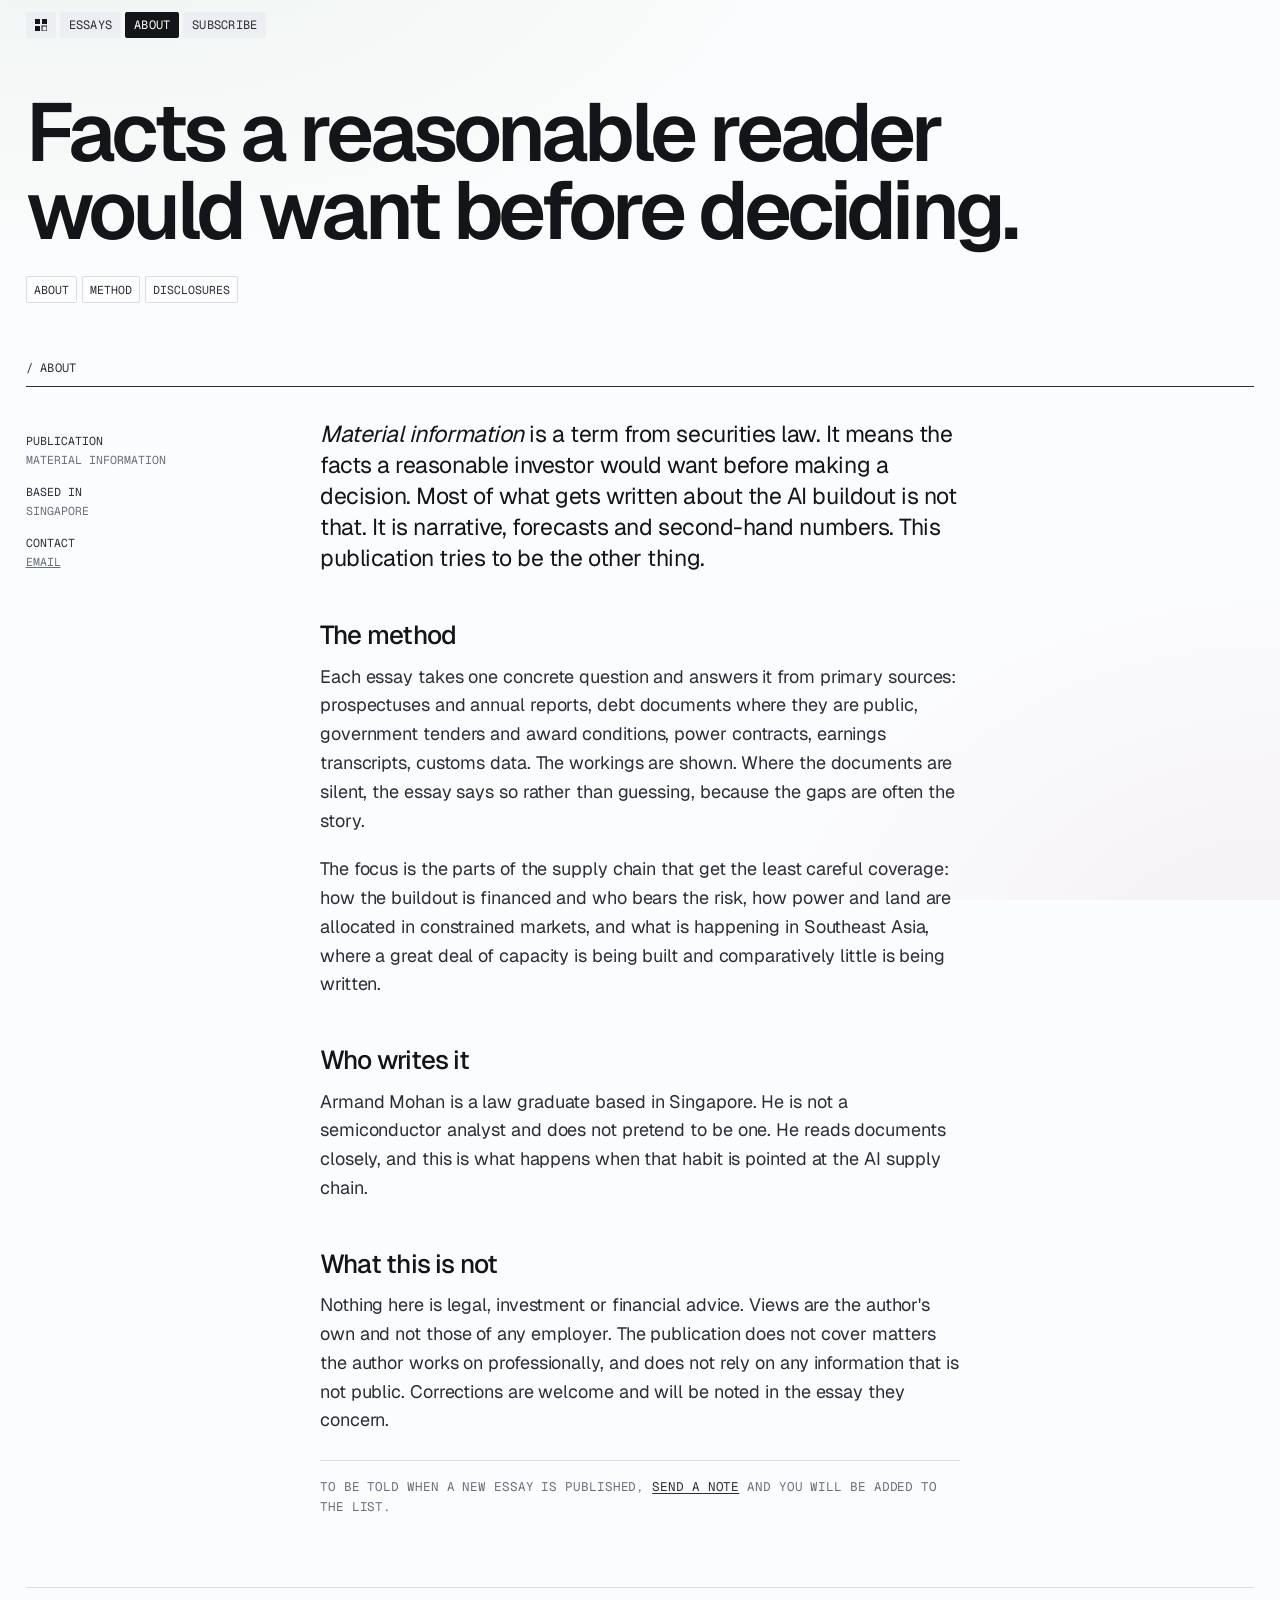
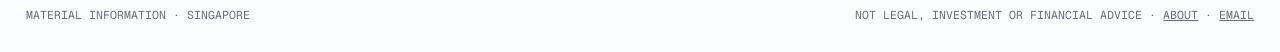
==== commit d6d31dda: "About bio wording" ====
--- a/about.html
+++ b/about.html
@@ -39,7 +39,7 @@
       <p>Each essay takes one concrete question and answers it from primary sources: prospectuses and annual reports, debt documents where they are public, government tenders and award conditions, power contracts, earnings transcripts, customs data. The workings are shown. Where the documents are silent, the essay says so rather than guessing, because the gaps are often the story.</p>
       <p>The focus is the parts of the supply chain that get the least careful coverage: how the buildout is financed and who bears the risk, how power and land are allocated in constrained markets, and what is happening in Southeast Asia, where a great deal of capacity is being built and comparatively little is being written.</p>
       <h2>Who writes it</h2>
-      <p>Armand Mohan is a law graduate working in Singapore's legal industry, with an interest in capital markets. He is not a semiconductor analyst and does not pretend to be one. He reads documents for a living, and this is what happens when that habit is pointed at the AI supply chain.</p>
+      <p>Armand Mohan is a law graduate based in Singapore. He is not a semiconductor analyst and does not pretend to be one. He reads documents closely, and this is what happens when that habit is pointed at the AI supply chain.</p>
       <h2>What this is not</h2>
       <p>Nothing here is legal, investment or financial advice. Views are the author's own and not those of any employer. The publication does not cover matters the author works on professionally, and does not rely on any information that is not public. Corrections are welcome and will be noted in the essay they concern.</p>
       <p class="note">To be told when a new essay is published, <a href="mailto:armandmohan@gmail.com?subject=Subscribe%20to%20Material%20Information">send a note</a> and you will be added to the list.</p>
